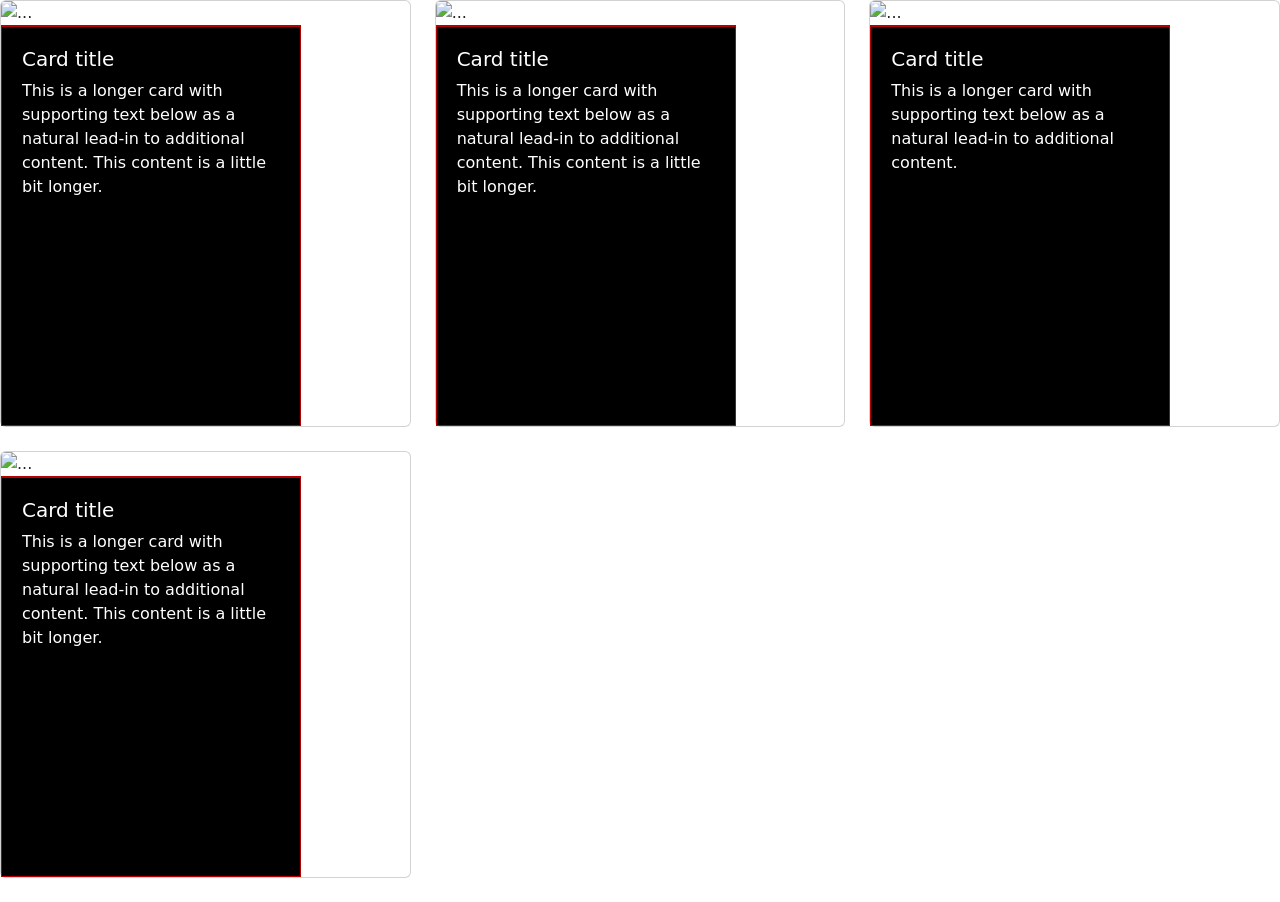
==== comida.html @ 7325f093 "Hice otro cambio de prueba" ====
<!DOCTYPE html>
<html lang="en">
<head>
    <meta charset="UTF-8">
    <meta name="viewport" content="width=device-width, initial-scale=1.0">
    <title>Comida</title>
    <link href="https://cdn.jsdelivr.net/npm/bootstrap@5.3.8/dist/css/bootstrap.min.css" rel="stylesheet" integrity="sha384-sRIl4kxILFvY47J16cr9ZwB07vP4J8+LH7qKQnuqkuIAvNWLzeN8tE5YBujZqJLB" crossorigin="anonymous">
    <link rel="stylesheet" href="css/comida.css">
</head>
<body>

<div class="row row-cols-1 row-cols-md-3 g-4">
  <div class="col">
    <div class="card">
      <img src="..." class="card-img-top" alt="...">
      <div class="card-body">
        <h5 class="card-title">Card title</h5>
        <p class="card-text">This is a longer card with supporting text below as a natural lead-in to additional content. This content is a little bit longer.</p>
      </div>
    </div>
  </div>
  <div class="col">
    <div class="card">
      <img src="..." class="card-img-top" alt="...">
      <div class="card-body">
        <h5 class="card-title">Card title</h5>
        <p class="card-text">This is a longer card with supporting text below as a natural lead-in to additional content. This content is a little bit longer.</p>
      </div>
    </div>
  </div>
  <div class="col">
    <div class="card">
      <img src="..." class="card-img-top" alt="...">
      <div class="card-body">
        <h5 class="card-title">Card title</h5>
        <p class="card-text">This is a longer card with supporting text below as a natural lead-in to additional content.</p>
      </div>
    </div>
  </div>
  <div class="col">
    <div class="card">
      <img src="..." class="card-img-top" alt="...">
      <div class="card-body">
        <h5 class="card-title">Card title</h5>
        <p class="card-text">This is a longer card with supporting text below as a natural lead-in to additional content. This content is a little bit longer.</p>
      </div>
    </div>
  </div>
</div>
</body>
</html>
---- css/comida.css ----
.card-body {
    width: 300px;
    height: 400px;
    padding: 20px;
    background-color: #000000;
    color: #ffffff; 
    border: 1px solid #b90000;
}

.card-img-top {
    width: 300px;
    height: auto;
    border-bottom: 1px solid #b90000;
}
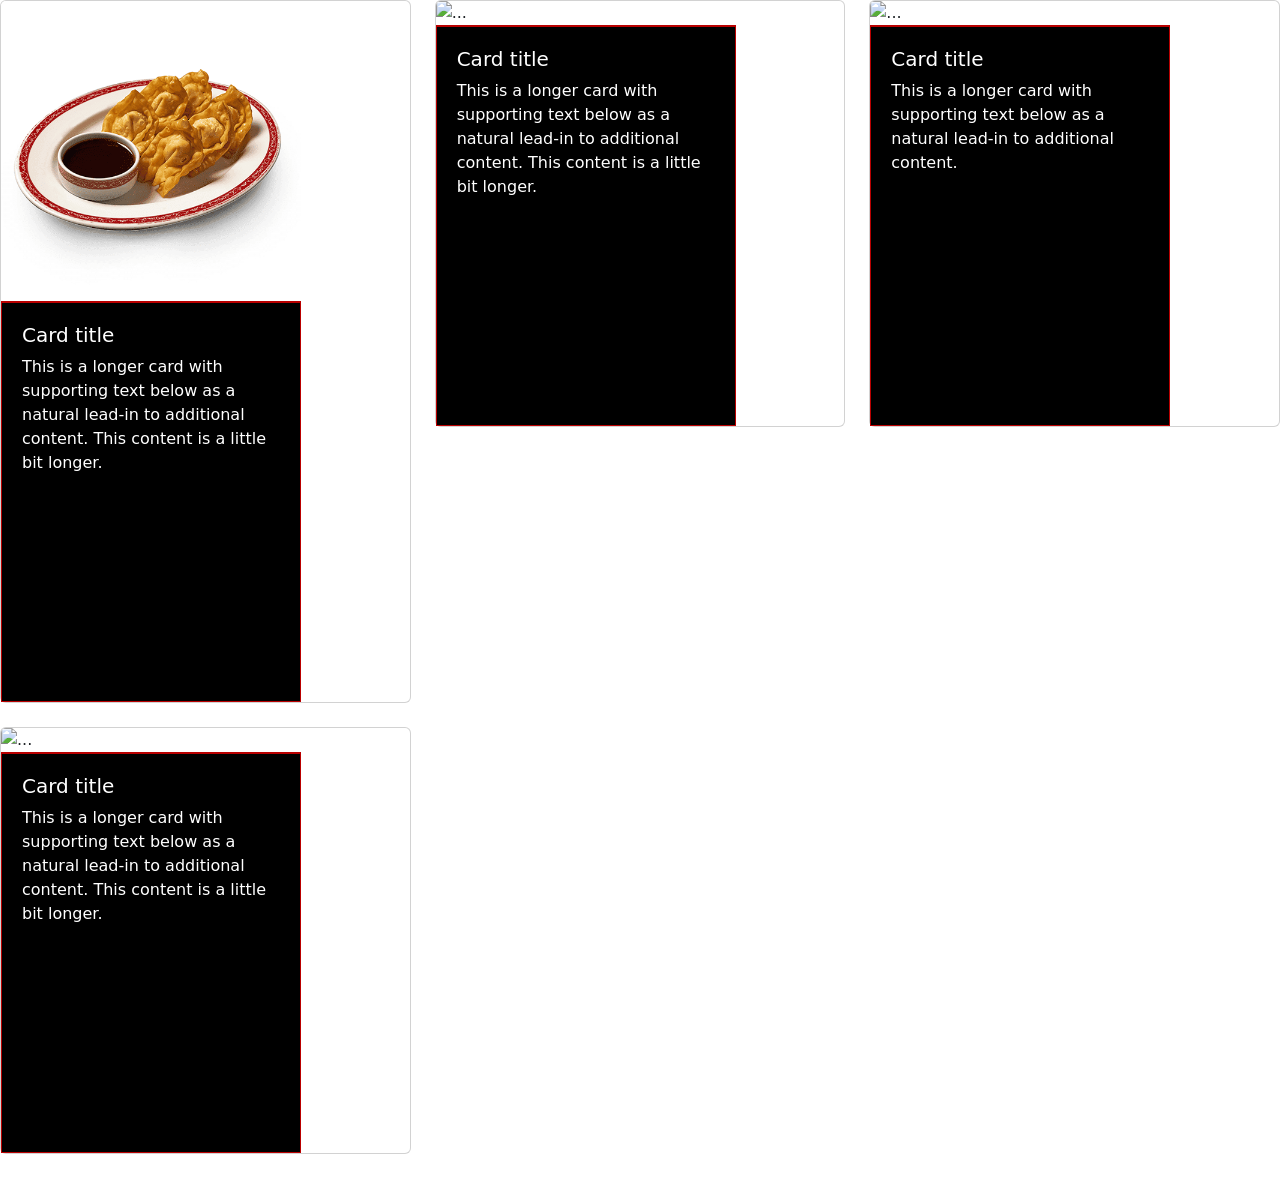
==== commit be05b28f: "Otro cambio de prueba" ====
--- a/comida.html
+++ b/comida.html
@@ -12,7 +12,7 @@
 <div class="row row-cols-1 row-cols-md-3 g-4">
   <div class="col">
     <div class="card">
-      <img src="..." class="card-img-top" alt="...">
+      <img src="imgcomida/wantan.jpg" class="card-img-top" alt="...">
       <div class="card-body">
         <h5 class="card-title">Card title</h5>
         <p class="card-text">This is a longer card with supporting text below as a natural lead-in to additional content. This content is a little bit longer.</p>
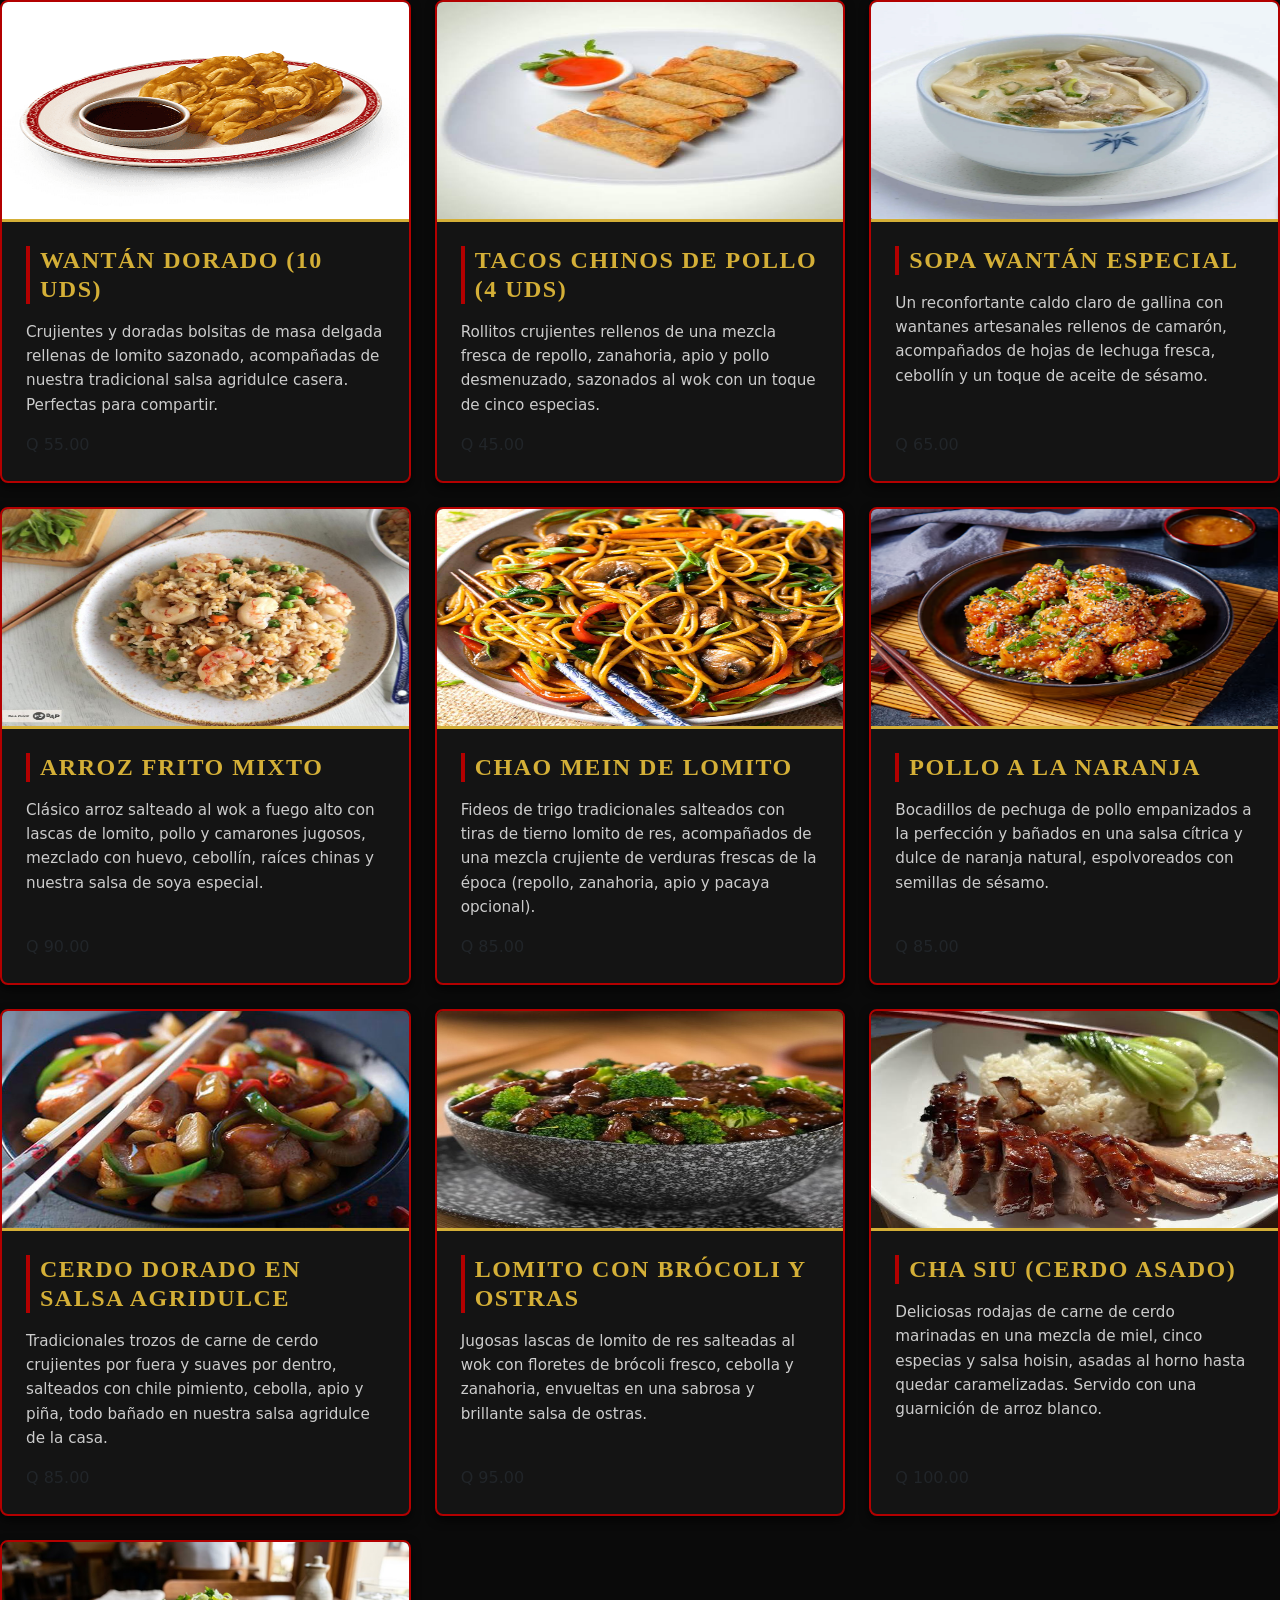
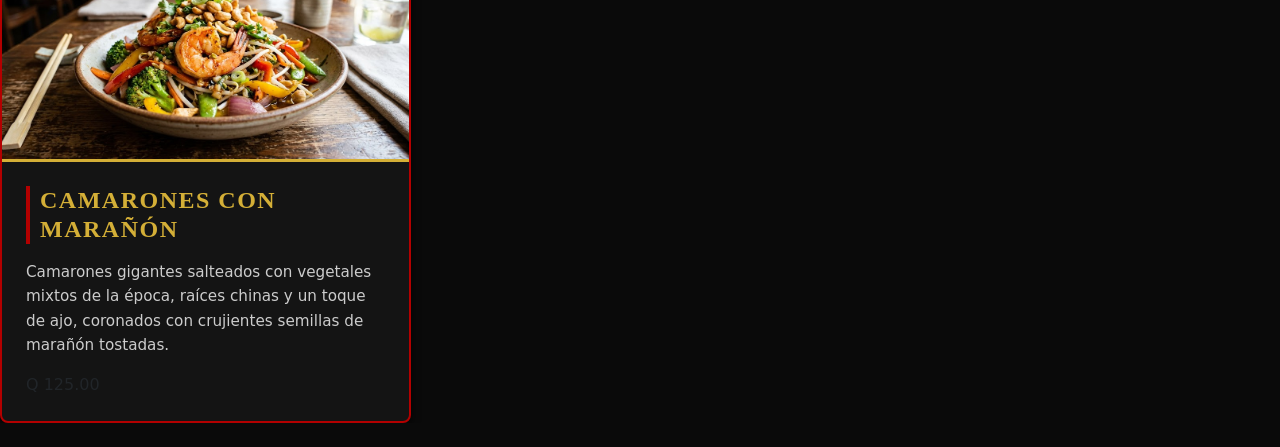
==== commit 4137132d: "Agregue las imagenes de la comida, tambien le puse estilo css y modifique el codigo para que se vier" ====
--- a/comida.html
+++ b/comida.html
@@ -12,40 +12,114 @@
 <div class="row row-cols-1 row-cols-md-3 g-4">
   <div class="col">
     <div class="card">
-      <img src="imgcomida/wantan.jpg" class="card-img-top" alt="...">
+      <img src="imgcomida/wantan.jpg" class="card-img-top" alt="Wantán Dorado">
       <div class="card-body">
-        <h5 class="card-title">Card title</h5>
-        <p class="card-text">This is a longer card with supporting text below as a natural lead-in to additional content. This content is a little bit longer.</p>
+        <h5 class="card-title">Wantán Dorado (10 uds)</h5>
+        <p class="card-text">Crujientes y doradas bolsitas de masa delgada rellenas de lomito sazonado, acompañadas de nuestra tradicional salsa agridulce casera. Perfectas para compartir.</p>
+        <span class="menu-price">Q 55.00</span>
       </div>
     </div>
   </div>
+
   <div class="col">
     <div class="card">
-      <img src="..." class="card-img-top" alt="...">
+      <img src="imgcomida/tacos.jpg" class="card-img-top" alt="Tacos Chinos de Pollo">
       <div class="card-body">
-        <h5 class="card-title">Card title</h5>
-        <p class="card-text">This is a longer card with supporting text below as a natural lead-in to additional content. This content is a little bit longer.</p>
+        <h5 class="card-title">Tacos Chinos de Pollo (4 uds)</h5>
+        <p class="card-text">Rollitos crujientes rellenos de una mezcla fresca de repollo, zanahoria, apio y pollo desmenuzado, sazonados al wok con un toque de cinco especias.</p>
+        <span class="menu-price">Q 45.00</span>
       </div>
     </div>
   </div>
+
   <div class="col">
     <div class="card">
-      <img src="..." class="card-img-top" alt="...">
+      <img src="imgcomida/sopa.jpg" class="card-img-top" alt="Sopa Wantán Especial">
       <div class="card-body">
-        <h5 class="card-title">Card title</h5>
-        <p class="card-text">This is a longer card with supporting text below as a natural lead-in to additional content.</p>
+        <h5 class="card-title">Sopa Wantán Especial</h5>
+        <p class="card-text">Un reconfortante caldo claro de gallina con wantanes artesanales rellenos de camarón, acompañados de hojas de lechuga fresca, cebollín y un toque de aceite de sésamo.</p>
+        <span class="menu-price">Q 65.00</span>
       </div>
     </div>
   </div>
+
   <div class="col">
     <div class="card">
-      <img src="..." class="card-img-top" alt="...">
+      <img src="imgcomida/arroz.jpg" class="card-img-top" alt="Arroz Frito Mixto">
       <div class="card-body">
-        <h5 class="card-title">Card title</h5>
-        <p class="card-text">This is a longer card with supporting text below as a natural lead-in to additional content. This content is a little bit longer.</p>
+        <h5 class="card-title">Arroz Frito Mixto</h5>
+        <p class="card-text">Clásico arroz salteado al wok a fuego alto con lascas de lomito, pollo y camarones jugosos, mezclado con huevo, cebollín, raíces chinas y nuestra salsa de soya especial.</p>
+        <span class="menu-price">Q 90.00</span>
+      </div>
+    </div>
+  </div>
+
+  <div class="col">
+    <div class="card">
+      <img src="imgcomida/chaomein.jpg" class="card-img-top" alt="Chao Mein de Lomito">
+      <div class="card-body">
+        <h5 class="card-title">Chao Mein de Lomito</h5>
+        <p class="card-text">Fideos de trigo tradicionales salteados con tiras de tierno lomito de res, acompañados de una mezcla crujiente de verduras frescas de la época (repollo, zanahoria, apio y pacaya opcional).</p>
+        <span class="menu-price">Q 85.00</span>
+      </div>
+    </div>
+  </div>
+
+  <div class="col">
+    <div class="card">
+      <img src="imgcomida/pollonaranja.jpg" class="card-img-top" alt="Pollo a la Naranja">
+      <div class="card-body">
+        <h5 class="card-title">Pollo a la Naranja</h5>
+        <p class="card-text">Bocadillos de pechuga de pollo empanizados a la perfección y bañados en una salsa cítrica y dulce de naranja natural, espolvoreados con semillas de sésamo.</p>
+        <span class="menu-price">Q 85.00</span>
+      </div>
+    </div>
+  </div>
+
+  <div class="col">
+    <div class="card">
+      <img src="imgcomida/cerdo.jpg" class="card-img-top" alt="Cerdo Dorado en Salsa Agridulce">
+      <div class="card-body">
+        <h5 class="card-title">Cerdo Dorado en Salsa Agridulce</h5>
+        <p class="card-text">Tradicionales trozos de carne de cerdo crujientes por fuera y suaves por dentro, salteados con chile pimiento, cebolla, apio y piña, todo bañado en nuestra salsa agridulce de la casa.</p>
+        <span class="menu-price">Q 85.00</span>
+      </div>
+    </div>
+  </div>
+
+  <div class="col">
+    <div class="card">
+      <img src="imgcomida/lomitobrocoli.jpg" class="card-img-top" alt="Lomito con Brócoli">
+      <div class="card-body">
+        <h5 class="card-title">Lomito con Brócoli y Ostras</h5>
+        <p class="card-text">Jugosas lascas de lomito de res salteadas al wok con floretes de brócoli fresco, cebolla y zanahoria, envueltas en una sabrosa y brillante salsa de ostras.</p>
+        <span class="menu-price">Q 95.00</span>
+      </div>
+    </div>
+  </div>
+
+  <div class="col">
+    <div class="card">
+      <img src="imgcomida/chasiu.jpg" class="card-img-top" alt="Cha Siu">
+      <div class="card-body">
+        <h5 class="card-title">Cha Siu (Cerdo Asado)</h5>
+        <p class="card-text">Deliciosas rodajas de carne de cerdo marinadas en una mezcla de miel, cinco especias y salsa hoisin, asadas al horno hasta quedar caramelizadas. Servido con una guarnición de arroz blanco.</p>
+        <span class="menu-price">Q 100.00</span>
+      </div>
+    </div>
+  </div>
+
+  <div class="col">
+    <div class="card">
+      <img src="imgcomida/camarones.jpg" class="card-img-top" alt="Camarones con Semilla de Marañón">
+      <div class="card-body">
+        <h5 class="card-title">Camarones con Marañón</h5>
+        <p class="card-text">Camarones gigantes salteados con vegetales mixtos de la época, raíces chinas y un toque de ajo, coronados con crujientes semillas de marañón tostadas.</p>
+        <span class="menu-price">Q 125.00</span>
       </div>
     </div>
   </div>
 </div>
+
 </body>
 </html>
--- a/css/comida.css
+++ b/css/comida.css
@@ -1,16 +1,68 @@
+
+body {
+    background-color: #0a0a0a; 
+    color: #ffffff; 
+}
+
+
+.card {
+    background-color: #141414; 
+    border: 2px solid #b30000; 
+    border-radius: 8px; 
+    box-shadow: 0 4px 10px rgba(0, 0, 0, 0.7); 
+    transition: transform 0.3s ease, box-shadow 0.3s ease, border-color 0.3s ease; 
+    height: 100%; 
+    overflow: hidden; 
+}
+
+
+.card:hover {
+    transform: translateY(-8px);
+    box-shadow: 0 8px 20px rgba(212, 175, 55, 0.3); 
+    border-color: #d4af37; 
+}
+
+
+.card-img-top {
+    height: 220px; /
+    object-fit: cover; 
+    border-bottom: 3px solid #d4af37; 
+}
 
 
 .card-body {
-    width: 300px;
-    height: 400px;
-    padding: 20px;
-    background-color: #000000;
-    color: #ffffff; 
-    border: 1px solid #b90000;
+    padding: 1.5rem;
+    display: flex;
+    flex-direction: column;
 }
 
-.card-img-top {
-    width: 300px;
-    height: auto;
-    border-bottom: 1px solid #b90000;
+
+.card-title {
+    color: #d4af37; 
+    font-family: 'Georgia', serif; 
+    font-size: 1.5rem;
+    font-weight: 700;
+    text-transform: uppercase; 
+    letter-spacing: 1.5px;
+    margin-bottom: 1rem;
+    border-left: 4px solid #b30000; 
+    padding-left: 10px;
+}
+
+
+.card-text {
+    color: #cccccc; 
+    font-size: 0.95rem;
+    line-height: 1.6;
+    flex-grow: 1; 
+
+
+.menu-price {
+    color: #d4af37; 
+    font-size: 1.25rem;
+    font-weight: bold;
+    margin-top: auto; 
+    padding-top: 15px;
+    border-top: 1px dashed #333333; 
+    text-align: right; 
 }
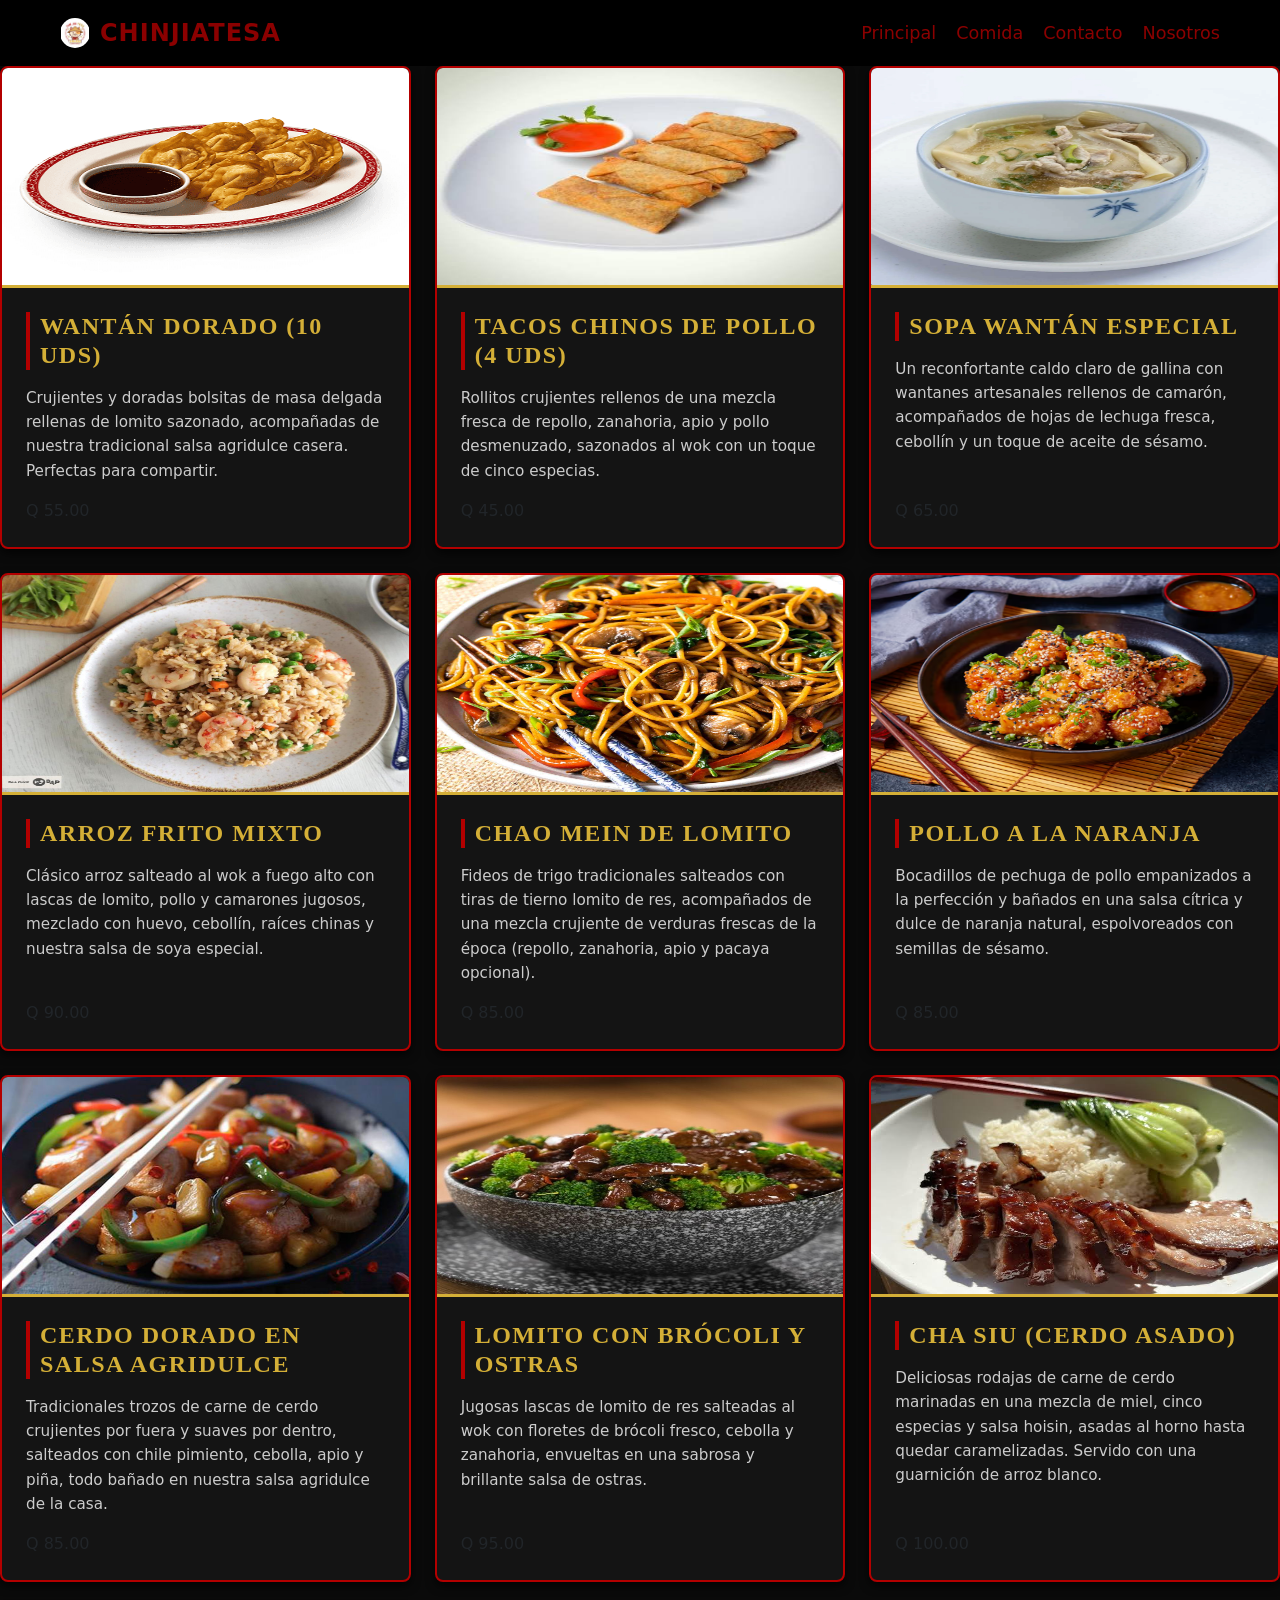
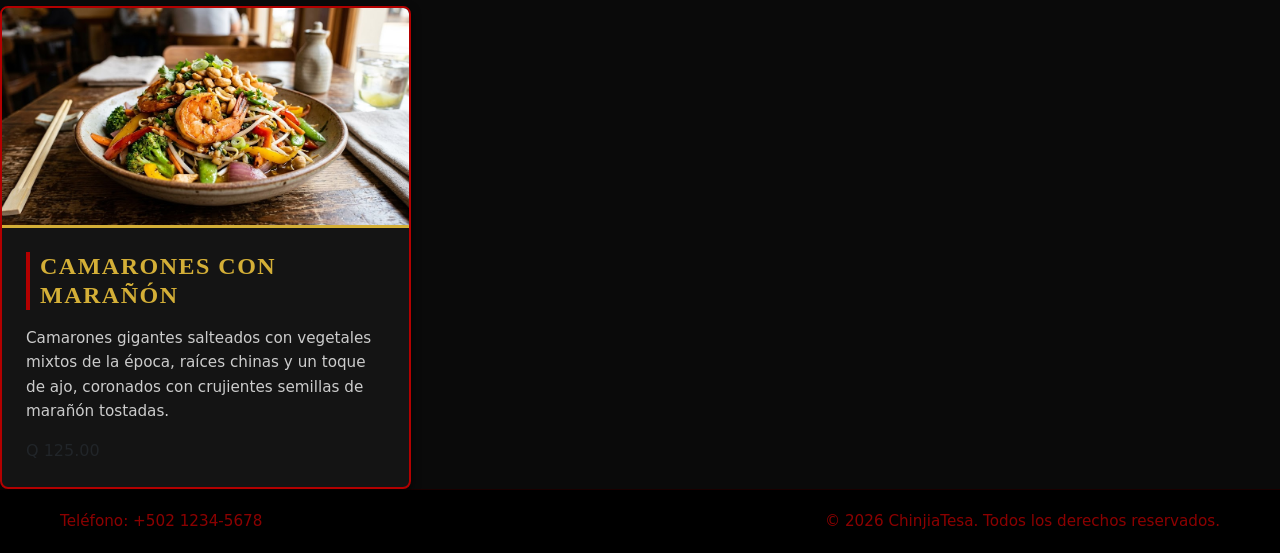
==== commit de47a1cf: "unimos ramas" ====
--- a/comida.html
+++ b/comida.html
@@ -6,8 +6,33 @@
     <title>Comida</title>
     <link href="https://cdn.jsdelivr.net/npm/bootstrap@5.3.8/dist/css/bootstrap.min.css" rel="stylesheet" integrity="sha384-sRIl4kxILFvY47J16cr9ZwB07vP4J8+LH7qKQnuqkuIAvNWLzeN8tE5YBujZqJLB" crossorigin="anonymous">
     <link rel="stylesheet" href="css/comida.css">
+    <link href="css/principal.css" rel="stylesheet">
 </head>
 <body>
+
+  <nav class="nav-navegacion">
+    <div class="nav-contenedor">
+        <div class="titulo">
+            <img src="logo/logo.jpeg" class="logo-titulo" alt="Logo">
+            ChinjiaTesa
+        </div>
+        
+        <input type="checkbox" id="nav-toggle" class="nav-toggle">
+        
+        <label for="nav-toggle" class="nav-toggle-label">
+            <span></span>
+            <span></span>
+            <span></span>
+        </label>
+
+        <ul class="nav-lista">
+            <li class="nav-item"><a href="index.html" class="nav-link">Principal</a></li>
+            <li class="nav-item"><a href="comida.html" class="nav-link">Comida</a></li>
+            <li class="nav-item"><a href="contacto.html" class="nav-link">Contacto</a></li>
+            <li class="nav-item"><a href="Nosotros.html" class="nav-link">Nosotros</a></li>
+        </ul>
+    </div>
+</nav>
 
 <div class="row row-cols-1 row-cols-md-3 g-4">
   <div class="col">
@@ -121,5 +146,13 @@
   </div>
 </div>
 
+<footer class="footer-navegacion">
+    <div class="footer-contenedor">
+        <p class="footer-telefono">Teléfono: +502 1234-5678</p>
+        <p class="footer-copyright">&copy; 2026 ChinjiaTesa. Todos los derechos reservados.</p>
+    </div>
+</footer>
+
+
 </body>
 </html>
--- a/css/principal.css
+++ b/css/principal.css
@@ -0,0 +1,146 @@
+.nav-navegacion {
+    background-color: #000000;
+    padding: 15px 0;
+    width: 100%;
+    position: relative;
+}
+
+.nav-contenedor {
+    max-width: 1200px;
+    margin: 0 auto;
+    padding: 0 20px;
+    display: flex;
+    justify-content: space-between;
+    align-items: center;
+}
+
+.nav-lista {
+    list-style: none;
+    margin: 0;
+    padding: 0;
+    display: flex;
+    align-items: center;
+}
+
+.titulo {
+    color: #8b0000;
+    font-size: 1.5rem;
+    font-weight: bold;
+    text-transform: uppercase;
+    letter-spacing: 1px;
+    display: flex;
+    align-items: center;
+    gap: 10px;
+}
+
+.logo-titulo {
+    width: 30px;
+    height: 30px;
+    object-fit: contain;
+    border-radius: 50%;
+}
+
+.nav-item {
+    margin-left: 20px;
+}
+
+.nav-link {
+    color: #8b0000;
+    text-decoration: none;
+    font-size: 1.1rem;
+    font-weight: 500;
+    transition: color 0.25s ease-in-out;
+}
+
+.nav-link:hover {
+    color: #ffcc00;
+}
+
+.nav-toggle {
+    display: none;
+}
+
+.nav-toggle-label {
+    display: none;
+    cursor: pointer;
+    flex-direction: column;
+    gap: 5px;
+}
+
+.nav-toggle-label span {
+    width: 25px;
+    height: 3px;
+    background-color: #8b0000;
+    transition: all 0.3s ease;
+}
+
+.footer-navegacion {
+    background-color: #000000;
+    border-top: 1px solid #1a0000;
+    padding: 20px 0;
+    width: 100%;
+}
+
+.footer-contenedor {
+    max-width: 1200px;
+    margin: 0 auto;
+    padding: 0 20px;
+    display: flex;
+    justify-content: space-between;
+    align-items: center;
+    flex-wrap: wrap;
+    gap: 10px;
+}
+
+.footer-telefono, 
+.footer-copyright {
+    color: #8b0000;
+    font-size: 0.95rem;
+    font-weight: 500;
+    margin: 0;
+}
+
+@media (max-width: 768px) {
+    .nav-toggle-label {
+        display: flex;
+    }
+
+    .nav-lista {
+        position: absolute;
+        top: 100%;
+        left: -100%;
+        width: 100%;
+        height: calc(100vh - 60px);
+        background-color: #000000;
+        flex-direction: column;
+        justify-content: flex-start;
+        padding-top: 40px;
+        transition: left 0.4s ease-in-out;
+        z-index: 1000;
+    }
+
+    .nav-item {
+        margin: 20px 0;
+    }
+
+    .nav-toggle:checked ~ .nav-lista {
+        left: 0;
+    }
+
+    .nav-toggle:checked ~ .nav-toggle-label span:nth-child(1) {
+        transform: rotate(45deg) translate(5px, 6px);
+    }
+
+    .nav-toggle:checked ~ .nav-toggle-label span:nth-child(2) {
+        opacity: 0;
+    }
+
+    .nav-toggle:checked ~ .nav-toggle-label span:nth-child(3) {
+        transform: rotate(-45deg) translate(5px, -6px);
+    }
+
+    .footer-contenedor {
+        flex-direction: column;
+        text-align: center;
+    }
+}
